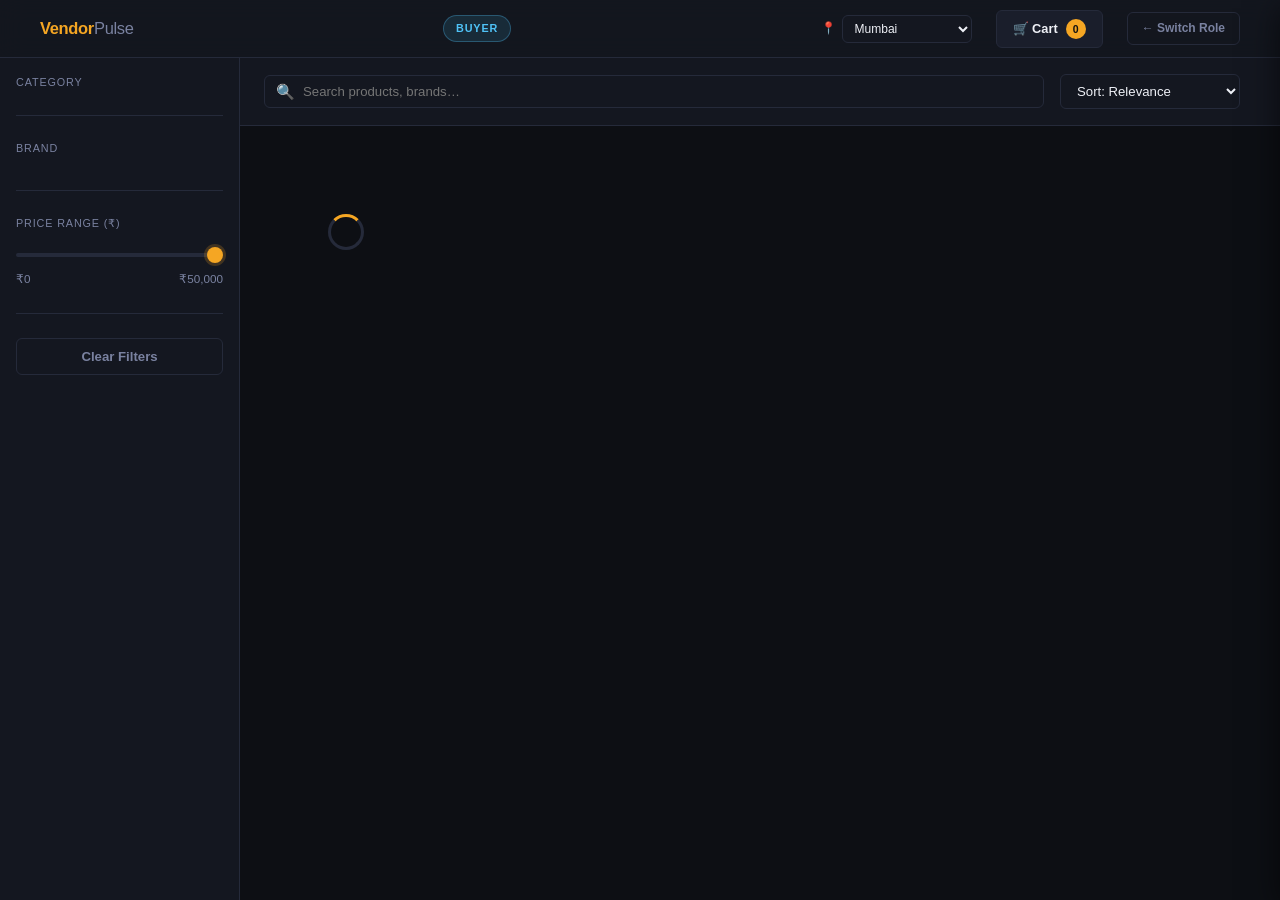
==== customer.html @ a836eacc "feat: full market analyser — vendor + customer dashboards" ====
<!DOCTYPE html>
<html lang="en">
<head>
<meta charset="UTF-8">
<meta name="viewport" content="width=device-width, initial-scale=1.0">
<meta http-equiv="Content-Security-Policy" content="default-src 'self'; style-src 'self' https://fonts.googleapis.com 'unsafe-inline'; font-src https://fonts.gstatic.com; script-src 'self' 'unsafe-inline'; img-src 'self' https://placehold.co data:;">
<title>VendorPulse — Marketplace</title>
<link rel="stylesheet" href="css/base.css">
<style>
/* ── Layout ── */
.mkt-layout { display: flex; min-height: calc(100vh - 58px); }

/* ── Filter Sidebar ── */
.filter-sidebar {
  width: 240px; flex-shrink: 0;
  background: var(--col-surface); border-right: 1px solid var(--col-border);
  padding: var(--sp-md);
  position: sticky; top: 58px; height: calc(100vh - 58px); overflow-y: auto;
}
.filter-group { margin-bottom: var(--sp-lg); }
.filter-label { font-size: .72rem; text-transform: uppercase; letter-spacing: .08em; color: var(--col-text-muted); margin-bottom: var(--sp-sm); display: block; }

.cat-btn {
  display: flex; align-items: center; gap: 10px;
  width: 100%; padding: 8px 10px; border-radius: var(--r-sm);
  border: none; background: none; cursor: pointer;
  font-family: var(--font-body); font-size: .85rem; color: var(--col-text-muted);
  transition: all .15s; text-align: left;
}
.cat-btn:hover { background: var(--col-card); color: var(--col-text); }
.cat-btn.active { background: rgba(245,166,35,.1); color: var(--col-accent); font-weight: 600; }
.cat-btn .cat-icon { font-size: 1rem; width: 20px; text-align: center; }
.cat-btn .cat-count { margin-left: auto; font-size: .72rem; color: var(--col-text-dim); }

.brand-chips { display: flex; flex-wrap: wrap; gap: 6px; }
.brand-chip {
  padding: 4px 10px; border-radius: 99px;
  border: 1px solid var(--col-border); background: none;
  font-size: .75rem; cursor: pointer; color: var(--col-text-muted);
  transition: all .15s; font-family: var(--font-body);
}
.brand-chip.active { border-color: var(--col-accent); color: var(--col-accent); background: rgba(245,166,35,.08); }

.price-range-row { display: flex; justify-content: space-between; font-size: .78rem; color: var(--col-text-muted); margin-top: 6px; }

/* ── Main area ── */
.mkt-main { flex: 1; display: flex; flex-direction: column; min-width: 0; }

/* ── Search / sort bar ── */
.search-bar {
  padding: var(--sp-md) var(--sp-lg);
  border-bottom: 1px solid var(--col-border);
  display: flex; align-items: center; gap: var(--sp-md);
  background: var(--col-surface); position: sticky; top: 58px; z-index: 10;
}
.search-bar .search-wrap {
  flex: 1; position: relative;
}
.search-bar .search-icon {
  position: absolute; left: 12px; top: 50%; transform: translateY(-50%);
  font-size: 1rem; pointer-events: none; color: var(--col-text-muted);
}
.search-bar input { padding-left: 38px; }
.sort-select { width: 180px; }
.result-count { font-size: .82rem; color: var(--col-text-muted); white-space: nowrap; }

/* ── Product grid ── */
.product-grid {
  display: grid;
  grid-template-columns: repeat(auto-fill, minmax(240px, 1fr));
  gap: var(--sp-md); padding: var(--sp-lg);
}

.product-card {
  background: var(--col-card); border: 1px solid var(--col-border);
  border-radius: var(--r-md); overflow: hidden;
  display: flex; flex-direction: column;
  transition: border-color .2s, transform .2s, box-shadow .2s;
  cursor: pointer;
}
.product-card:hover {
  border-color: var(--col-border-hi); transform: translateY(-3px); box-shadow: var(--shadow-md);
}
.product-card img {
  width: 100%; height: 160px; object-fit: cover;
  background: var(--col-surface);
}
.product-card .card-body { padding: var(--sp-md); display: flex; flex-direction: column; gap: 8px; flex: 1; }
.product-card .p-brand { font-size: .72rem; text-transform: uppercase; letter-spacing: .06em; color: var(--col-text-muted); }
.product-card .p-name { font-weight: 600; font-size: .9rem; line-height: 1.3; }
.product-card .p-price { font-family: var(--font-display); font-size: 1.2rem; font-weight: 700; color: var(--col-text); }
.product-card .p-unit { font-size: .75rem; font-weight: 400; color: var(--col-text-muted); }
.product-card .p-meta { display: flex; justify-content: space-between; align-items: center; margin-top: auto; }
.product-card .p-rating { font-size: .78rem; color: var(--col-text-muted); }
.product-card .p-rating .stars { color: var(--col-accent); }
.product-card .add-btn {
  background: var(--col-accent); color: #111; border: none; border-radius: var(--r-sm);
  padding: 6px 14px; font-weight: 700; font-size: .8rem; cursor: pointer; font-family: var(--font-body);
  transition: background .15s;
}
.product-card .add-btn:hover { background: #ffb83d; }
.product-card .moq-badge { font-size: .7rem; color: var(--col-text-dim); }

/* ── Cart drawer ── */
.cart-btn {
  position: relative; background: var(--col-card);
  border: 1px solid var(--col-border); border-radius: var(--r-sm);
  padding: 8px 16px; cursor: pointer; color: var(--col-text);
  font-family: var(--font-body); font-size: .85rem; font-weight: 600;
  display: flex; align-items: center; gap: 8px; transition: border-color .15s;
}
.cart-btn:hover { border-color: var(--col-accent); }
.cart-count {
  background: var(--col-accent); color: #111;
  border-radius: 99px; width: 20px; height: 20px;
  display: flex; align-items: center; justify-content: center;
  font-size: .7rem; font-weight: 800;
}

.cart-overlay {
  position: fixed; inset: 0; background: rgba(0,0,0,.5);
  z-index: 200; display: none;
}
.cart-overlay.open { display: block; }

.cart-drawer {
  position: fixed; top: 0; right: -420px; width: 420px; height: 100vh;
  background: var(--col-surface); border-left: 1px solid var(--col-border);
  z-index: 201; display: flex; flex-direction: column;
  transition: right .3s ease;
  box-shadow: var(--shadow-lg);
}
.cart-drawer.open { right: 0; }
.cart-head {
  padding: var(--sp-lg); border-bottom: 1px solid var(--col-border);
  display: flex; align-items: center; justify-content: space-between;
}
.cart-head h2 { font-family: var(--font-display); font-size: 1.1rem; }
.cart-close { background: none; border: none; color: var(--col-text-muted); font-size: 1.4rem; cursor: pointer; }
.cart-items { flex: 1; overflow-y: auto; padding: var(--sp-md); display: flex; flex-direction: column; gap: var(--sp-md); }
.cart-item {
  background: var(--col-card); border: 1px solid var(--col-border);
  border-radius: var(--r-sm); padding: var(--sp-md);
  display: flex; gap: var(--sp-md); align-items: flex-start;
}
.cart-item img { width: 60px; height: 60px; object-fit: cover; border-radius: var(--r-sm); }
.cart-item-info { flex: 1; }
.cart-item-name { font-weight: 600; font-size: .88rem; }
.cart-item-brand { font-size: .75rem; color: var(--col-text-muted); }
.cart-item-price { font-family: var(--font-display); font-weight: 700; margin-top: 4px; }
.qty-control { display: flex; align-items: center; gap: 8px; margin-top: 6px; }
.qty-btn { background: var(--col-border); border: none; color: var(--col-text); width: 26px; height: 26px; border-radius: 4px; cursor: pointer; font-size: 1rem; font-weight: 700; }
.qty-btn:hover { background: var(--col-accent); color: #111; }
.qty-val { font-weight: 600; min-width: 24px; text-align: center; font-size: .9rem; }
.cart-rm { background: none; border: none; color: var(--col-text-dim); cursor: pointer; font-size: 1.1rem; margin-left: auto; }
.cart-rm:hover { color: var(--col-red); }
.cart-foot { padding: var(--sp-lg); border-top: 1px solid var(--col-border); }
.cart-total-row { display: flex; justify-content: space-between; margin-bottom: var(--sp-md); }
.cart-total-label { color: var(--col-text-muted); font-size: .88rem; }
.cart-total-val { font-family: var(--font-display); font-weight: 700; font-size: 1.3rem; }
.cart-empty { text-align: center; color: var(--col-text-muted); padding: var(--sp-xl) var(--sp-md); }

/* ── Product detail modal ── */
.modal-overlay {
  position: fixed; inset: 0; background: rgba(0,0,0,.7);
  z-index: 300; display: none; align-items: center; justify-content: center;
  padding: var(--sp-lg);
}
.modal-overlay.open { display: flex; }
.modal {
  background: var(--col-surface); border: 1px solid var(--col-border);
  border-radius: var(--r-lg); max-width: 760px; width: 100%;
  max-height: 90vh; overflow-y: auto;
  display: flex; flex-direction: column;
  animation: fadeUp .3s ease;
}
.modal-head { padding: var(--sp-lg); border-bottom: 1px solid var(--col-border); display: flex; justify-content: space-between; align-items: flex-start; }
.modal-body { padding: var(--sp-lg); display: grid; grid-template-columns: 1fr 1fr; gap: var(--sp-xl); }
.modal-img { width: 100%; height: 220px; object-fit: cover; border-radius: var(--r-md); }
.spec-row { display: flex; justify-content: space-between; padding: 8px 0; border-bottom: 1px solid var(--col-border); font-size: .85rem; }
.spec-key { color: var(--col-text-muted); }
.spec-val { font-weight: 500; }
.vendor-price-list { display: flex; flex-direction: column; gap: 8px; margin-top: var(--sp-md); }
.vp-row { display: flex; justify-content: space-between; align-items: center; padding: 8px 12px; border-radius: var(--r-sm); background: var(--col-card); font-size: .85rem; }
.vp-name { color: var(--col-text-muted); }
.vp-price { font-weight: 700; }
.vp-lowest { border: 1px solid rgba(46,204,143,.3); }

/* ── City pill in topbar ── */
.city-pill { font-size:.8rem; color: var(--col-text-muted); display: flex; align-items: center; gap: 6px; }
.city-pill select { width: 130px; padding: 5px 8px; font-size: .8rem; }

/* ── Empty state ── */
.empty-state { grid-column: 1/-1; text-align: center; padding: var(--sp-2xl); color: var(--col-text-muted); }
.empty-state .empty-icon { font-size: 3rem; margin-bottom: var(--sp-md); }
</style>
</head>
<body>

<nav class="topbar">
  <a href="index.html" class="topbar-logo">Vendor<span>Pulse</span></a>
  <span class="role-badge" style="background:rgba(79,195,247,.12);color:var(--col-accent3);border-color:rgba(79,195,247,.3)">Buyer</span>
  <div class="city-pill" style="margin-left:auto">
    📍
    <select id="city-sel-cust" onchange="onCityChange(this.value)">
      <option value="Mumbai">Mumbai</option>
      <option value="Delhi">Delhi</option>
      <option value="Bangalore">Bangalore</option>
      <option value="Chennai">Chennai</option>
      <option value="Hyderabad">Hyderabad</option>
      <option value="Ahmedabad">Ahmedabad</option>
      <option value="Pune">Pune</option>
      <option value="Kolkata">Kolkata</option>
    </select>
  </div>
  <button class="cart-btn" onclick="openCart()">
    🛒 Cart <span class="cart-count" id="cart-count">0</span>
  </button>
  <a href="index.html" class="btn btn-ghost" style="font-size:.8rem;padding:6px 14px" onclick="Auth.clearRole()">← Switch Role</a>
</nav>

<div class="mkt-layout">

  <!-- Filter sidebar -->
  <aside class="filter-sidebar">
    <div class="filter-group">
      <span class="filter-label">Category</span>
      <div id="cat-list"></div>
    </div>
    <div class="divider"></div>
    <div class="filter-group">
      <span class="filter-label">Brand</span>
      <div class="brand-chips" id="brand-chips"></div>
    </div>
    <div class="divider"></div>
    <div class="filter-group">
      <span class="filter-label">Price Range (₹)</span>
      <input type="range" id="price-range" min="0" max="50000" value="50000" oninput="onPriceRange(this.value)">
      <div class="price-range-row">
        <span>₹0</span>
        <span id="price-range-val">₹50,000</span>
      </div>
    </div>
    <div class="divider"></div>
    <button class="btn btn-ghost" style="width:100%;margin-top:auto" onclick="clearFilters()">Clear Filters</button>
  </aside>

  <!-- Main marketplace -->
  <div class="mkt-main">
    <!-- Search / sort bar -->
    <div class="search-bar">
      <div class="search-wrap">
        <span class="search-icon">🔍</span>
        <input type="search" id="search-input" placeholder="Search products, brands…" oninput="renderGrid()">
      </div>
      <select class="sort-select" id="sort-sel" onchange="renderGrid()">
        <option value="">Sort: Relevance</option>
        <option value="price_asc">Price: Low to High</option>
        <option value="price_desc">Price: High to Low</option>
        <option value="rating">Top Rated</option>
        <option value="reviews">Most Reviewed</option>
      </select>
      <span class="result-count" id="result-count"></span>
    </div>

    <!-- Product grid -->
    <div class="product-grid" id="product-grid">
      <div class="empty-state"><div class="spinner"></div></div>
    </div>
  </div>
</div>

<!-- Cart overlay + drawer -->
<div class="cart-overlay" id="cart-overlay" onclick="closeCart()"></div>
<div class="cart-drawer" id="cart-drawer">
  <div class="cart-head">
    <h2>My Cart</h2>
    <button class="cart-close" onclick="closeCart()">✕</button>
  </div>
  <div class="cart-items" id="cart-items"></div>
  <div class="cart-foot">
    <div class="cart-total-row">
      <span class="cart-total-label">Total</span>
      <span class="cart-total-val" id="cart-total">₹0</span>
    </div>
    <button class="btn btn-primary" style="width:100%" onclick="checkout()">Request Quote →</button>
  </div>
</div>

<!-- Product detail modal -->
<div class="modal-overlay" id="modal-overlay" onclick="closeModal(event)">
  <div class="modal" id="modal-content"></div>
</div>

<div id="toast-container"></div>

<script src="js/auth.js"></script>
<script src="js/pricing.js"></script>
<script src="js/data.js"></script>
<script>
if (!Auth.requireRole('customer')) { /* redirected */ }

let _cityMul = {};
let _vendors  = [];
let _currentCity = Auth.getCity();
let _filters = { category: '', brands: new Set(), maxPrice: 50000, search: '', sort: '' };
let _cart    = [];  // { product, qty, unitPrice }

// ── Init ──
document.addEventListener('DOMContentLoaded', async () => {
  document.getElementById('city-sel-cust').value = _currentCity;

  const { products, trends } = await DataStore.init();
  _cityMul = DataStore.getCityMultipliers();
  _vendors  = DataStore.getVendors();

  buildCategoryList();
  buildBrandChips();
  updatePriceRange();
  renderGrid();
});

function onCityChange(city) {
  _currentCity = city;
  Auth.setCity(city);
  renderGrid();
  renderCart();
}

// ── Category list ──
function buildCategoryList() {
  const cats = DataStore.getCategories();
  const all  = DataStore.getProducts();
  const el   = document.getElementById('cat-list');

  el.innerHTML = `<button class="cat-btn active" onclick="selectCat('',this)">
    <span class="cat-icon">🏪</span> All Products
    <span class="cat-count">${all.length}</span>
  </button>`;

  cats.forEach(c => {
    const count = DataStore.getProducts({ category: c.id }).length;
    el.insertAdjacentHTML('beforeend', `
      <button class="cat-btn" onclick="selectCat('${esc(c.id)}',this)">
        <span class="cat-icon">${esc(c.icon)}</span> ${esc(c.label)}
        <span class="cat-count">${count}</span>
      </button>`);
  });
}

function selectCat(id, btn) {
  document.querySelectorAll('.cat-btn').forEach(b => b.classList.remove('active'));
  btn.classList.add('active');
  _filters.category = id;
  buildBrandChips();
  renderGrid();
}

// ── Brand chips ──
function buildBrandChips() {
  const brands = DataStore.getBrands(_filters.category || null);
  const el = document.getElementById('brand-chips');
  el.innerHTML = brands.map(b => `
    <button class="brand-chip${_filters.brands.has(b)?' active':''}" onclick="toggleBrand('${esc(b)}',this)">${esc(b)}</button>
  `).join('');
}

function toggleBrand(brand, btn) {
  if (_filters.brands.has(brand)) { _filters.brands.delete(brand); btn.classList.remove('active'); }
  else { _filters.brands.add(brand); btn.classList.add('active'); }
  renderGrid();
}

// ── Price range ──
function updatePriceRange() {
  const range = DataStore.getPriceRange(_filters.category || null);
  const el = document.getElementById('price-range');
  el.max   = range.max;
  el.value = range.max;
  _filters.maxPrice = range.max;
  document.getElementById('price-range-val').textContent = Pricing.formatINR(range.max);
}

function onPriceRange(val) {
  _filters.maxPrice = parseInt(val);
  document.getElementById('price-range-val').textContent = Pricing.formatINR(_filters.maxPrice);
  renderGrid();
}

// ── Filters ──
function clearFilters() {
  _filters = { category: '', brands: new Set(), maxPrice: 50000, search: '', sort: '' };
  document.getElementById('search-input').value = '';
  document.getElementById('sort-sel').value = '';
  document.querySelectorAll('.cat-btn').forEach((b,i) => { if(i===0) b.classList.add('active'); else b.classList.remove('active'); });
  buildBrandChips();
  updatePriceRange();
  renderGrid();
}

// ── Product grid ──
function renderGrid() {
  _filters.search = document.getElementById('search-input').value;
  _filters.sort   = document.getElementById('sort-sel').value;

  let products = DataStore.getProducts({
    category: _filters.category || undefined,
    search:   _filters.search || undefined,
    maxPrice: _filters.maxPrice,
    sort:     _filters.sort || undefined
  });

  if (_filters.brands.size) products = products.filter(p => _filters.brands.has(p.brand));

  document.getElementById('result-count').textContent = `${products.length} product${products.length!==1?'s':''}`;

  const grid = document.getElementById('product-grid');
  if (!products.length) {
    grid.innerHTML = `<div class="empty-state"><div class="empty-icon">🔍</div><p>No products match your filters.</p></div>`;
    return;
  }

  grid.innerHTML = products.map(p => {
    const rawPrice  = Pricing.getVendorPrice(p.basePrice, p.id, 'V001');
    const cityPrice = Pricing.applyCityMultiplier(rawPrice, _currentCity, _cityMul);
    const stars     = '★'.repeat(Math.round(p.rating)) + '☆'.repeat(5 - Math.round(p.rating));
    const inCart    = _cart.find(c => c.product.id === p.id);
    return `<div class="product-card anim-fadeup" onclick="openModal('${esc(p.id)}')">
      <img src="${esc(p.image)}" alt="${esc(p.name)}" loading="lazy">
      <div class="card-body">
        <div class="p-brand">${esc(p.brand)}</div>
        <div class="p-name">${esc(p.name)}</div>
        <div>
          <span class="p-price">${Pricing.formatINR(cityPrice)}</span>
          <span class="p-unit"> /${esc(p.unit)}</span>
        </div>
        <div class="p-meta">
          <div>
            <div class="p-rating"><span class="stars">${stars}</span> ${p.rating} (${p.reviews.toLocaleString('en-IN')})</div>
            <div class="moq-badge">Min. ${p.minOrderQty} ${esc(p.unit)}</div>
          </div>
          <button class="add-btn" onclick="event.stopPropagation();addToCart('${esc(p.id)}')">${inCart ? '✓ Added' : '+ Cart'}</button>
        </div>
      </div>
    </div>`;
  }).join('');
}

// ── Cart ──
function addToCart(productId) {
  const p = DataStore.getProduct(productId);
  if (!p) return;
  const rawPrice  = Pricing.getVendorPrice(p.basePrice, p.id, 'V001');
  const cityPrice = Pricing.applyCityMultiplier(rawPrice, _currentCity, _cityMul);

  const existing = _cart.find(c => c.product.id === productId);
  if (existing) {
    existing.qty += p.minOrderQty;
  } else {
    _cart.push({ product: p, qty: p.minOrderQty, unitPrice: cityPrice });
  }
  updateCartCount();
  renderGrid();
  toast(`${p.name} added to cart`, 'success');
}

function removeFromCart(productId) {
  _cart = _cart.filter(c => c.product.id !== productId);
  updateCartCount();
  renderCart();
  renderGrid();
}

function setQty(productId, delta) {
  const item = _cart.find(c => c.product.id === productId);
  if (!item) return;
  item.qty = Math.max(item.product.minOrderQty, item.qty + delta * item.product.minOrderQty);
  renderCart();
}

function updateCartCount() {
  document.getElementById('cart-count').textContent = _cart.length;
}

function openCart() {
  document.getElementById('cart-overlay').classList.add('open');
  document.getElementById('cart-drawer').classList.add('open');
  renderCart();
}

function closeCart() {
  document.getElementById('cart-overlay').classList.remove('open');
  document.getElementById('cart-drawer').classList.remove('open');
}

function renderCart() {
  const el = document.getElementById('cart-items');
  if (!_cart.length) {
    el.innerHTML = `<div class="cart-empty">🛒<br><br>Your cart is empty.<br>Browse products and add them here.</div>`;
    document.getElementById('cart-total').textContent = '₹0';
    return;
  }
  el.innerHTML = _cart.map(c => `
    <div class="cart-item">
      <img src="${esc(c.product.image)}" alt="${esc(c.product.name)}">
      <div class="cart-item-info">
        <div class="cart-item-name">${esc(c.product.name)}</div>
        <div class="cart-item-brand">${esc(c.product.brand)}</div>
        <div class="cart-item-price">${Pricing.formatINR(c.unitPrice * c.qty)}</div>
        <div class="qty-control">
          <button class="qty-btn" onclick="setQty('${esc(c.product.id)}',-1)">−</button>
          <span class="qty-val">${c.qty}</span>
          <button class="qty-btn" onclick="setQty('${esc(c.product.id)}',1)">+</button>
          <span style="font-size:.75rem;color:var(--col-text-muted)">${esc(c.product.unit)}</span>
        </div>
      </div>
      <button class="cart-rm" onclick="removeFromCart('${esc(c.product.id)}')">✕</button>
    </div>`).join('');
  const total = _cart.reduce((s, c) => s + c.unitPrice * c.qty, 0);
  document.getElementById('cart-total').textContent = Pricing.formatINR(total);
}

function checkout() {
  if (!_cart.length) { toast('Cart is empty', 'error'); return; }
  toast('Quote request submitted! Vendors will contact you within 24 hrs.', 'success', 4000);
  _cart = [];
  updateCartCount();
  renderCart();
  closeCart();
  renderGrid();
}

// ── Product modal ──
function openModal(productId) {
  const p = DataStore.getProduct(productId);
  if (!p) return;
  const rawPrice  = Pricing.getVendorPrice(p.basePrice, p.id, 'V001');
  const cityPrice = Pricing.applyCityMultiplier(rawPrice, _currentCity, _cityMul);
  const allPrices = Pricing.getAllVendorPrices(p.basePrice, p.id, _vendors);
  const stars     = '★'.repeat(Math.round(p.rating)) + '☆'.repeat(5 - Math.round(p.rating));

  const specsHTML = Object.entries(p.specs).map(([k,v]) =>
    `<div class="spec-row"><span class="spec-key">${esc(k)}</span><span class="spec-val">${esc(String(v))}</span></div>`
  ).join('');

  const vendorPricesHTML = allPrices.map((r, i) =>
    `<div class="vp-row ${i===0?'vp-lowest':''}">
      <div>
        <span class="vp-name">${esc(r.vendor_name)}</span>
        <span class="badge ${r.verified?'badge-green':'badge-amber'}" style="margin-left:6px">${r.verified?'✓ Verified':'Unverified'}</span>
      </div>
      <span class="vp-price">${Pricing.formatINR(Pricing.applyCityMultiplier(r.price, _currentCity, _cityMul))}</span>
    </div>`
  ).join('');

  document.getElementById('modal-content').innerHTML = `
    <div class="modal-head">
      <div>
        <div style="font-size:.75rem;text-transform:uppercase;letter-spacing:.06em;color:var(--col-text-muted);margin-bottom:4px">${esc(p.brand)} · ${esc(p.subcategory)}</div>
        <h2 style="font-family:var(--font-display);font-size:1.3rem">${esc(p.name)}</h2>
        <div style="margin-top:6px"><span class="stars">${stars}</span> <span style="color:var(--col-text-muted);font-size:.85rem">${p.rating} · ${p.reviews.toLocaleString('en-IN')} reviews</span></div>
      </div>
      <button style="background:none;border:none;color:var(--col-text-muted);font-size:1.5rem;cursor:pointer;padding:4px" onclick="closeModal()">✕</button>
    </div>
    <div class="modal-body">
      <div>
        <img class="modal-img" src="${esc(p.image)}" alt="${esc(p.name)}">
        <div style="margin-top:var(--sp-md)">
          <div style="font-size:.78rem;color:var(--col-text-muted);text-transform:uppercase;letter-spacing:.06em;margin-bottom:8px">Specifications</div>
          ${specsHTML}
        </div>
      </div>
      <div>
        <div style="font-size:.82rem;color:var(--col-text-muted);margin-bottom:4px">Best price in ${esc(_currentCity)}</div>
        <div style="font-family:var(--font-display);font-size:2rem;font-weight:700;margin-bottom:4px">${Pricing.formatINR(cityPrice)}</div>
        <div style="font-size:.82rem;color:var(--col-text-muted);margin-bottom:var(--sp-md)">per ${esc(p.unit)} · Min. order ${p.minOrderQty} ${esc(p.unit)}</div>
        <p style="font-size:.85rem;color:var(--col-text-muted);margin-bottom:var(--sp-lg)">${esc(p.description)}</p>
        <button class="btn btn-primary" style="width:100%;margin-bottom:8px" onclick="addToCart('${esc(p.id)}');closeModal()">Add to Cart</button>
        <div style="font-size:.78rem;text-transform:uppercase;letter-spacing:.06em;color:var(--col-text-muted);margin-top:var(--sp-lg);margin-bottom:8px">All Vendor Prices</div>
        <div class="vendor-price-list">${vendorPricesHTML}</div>
      </div>
    </div>`;

  document.getElementById('modal-overlay').classList.add('open');
}

function closeModal(e) {
  if (e && e.target !== document.getElementById('modal-overlay')) return;
  document.getElementById('modal-overlay').classList.remove('open');
}
</script>
</body>
</html>
---- css/base.css ----
/* ═══════════════════════════════════════════════════
   BASE.CSS — shared tokens, reset, typography
   VendorPulse · Indian Interior Market Analyser
   ═══════════════════════════════════════════════════ */

@import url('https://fonts.googleapis.com/css2?family=Syne:wght@400;600;700;800&family=DM+Sans:ital,opsz,wght@0,9..40,300;0,9..40,400;0,9..40,500;0,9..40,600;1,9..40,300&display=swap');

:root {
  /* Palette */
  --col-bg:        #0d0f14;
  --col-surface:   #141720;
  --col-card:      #1a1e2b;
  --col-border:    #252a3a;
  --col-border-hi: #3a4060;

  --col-accent:    #f5a623;
  --col-accent2:   #e84393;
  --col-accent3:   #4fc3f7;
  --col-green:     #2ecc8f;
  --col-red:       #e74c5e;

  --col-text:      #eef0f6;
  --col-text-muted:#7a82a0;
  --col-text-dim:  #4a5070;

  /* Typography */
  --font-display: 'Syne', sans-serif;
  --font-body:    'DM Sans', sans-serif;

  /* Spacing */
  --sp-xs: 4px;
  --sp-sm: 8px;
  --sp-md: 16px;
  --sp-lg: 24px;
  --sp-xl: 40px;
  --sp-2xl: 64px;

  /* Radii */
  --r-sm: 6px;
  --r-md: 12px;
  --r-lg: 20px;

  /* Shadows */
  --shadow-sm: 0 1px 3px rgba(0,0,0,.4);
  --shadow-md: 0 4px 16px rgba(0,0,0,.5);
  --shadow-lg: 0 8px 32px rgba(0,0,0,.6);
  --glow-accent: 0 0 20px rgba(245,166,35,.15);
}

*, *::before, *::after { box-sizing: border-box; margin: 0; padding: 0; }

html { font-size: 15px; scroll-behavior: smooth; }

body {
  font-family: var(--font-body);
  background: var(--col-bg);
  color: var(--col-text);
  min-height: 100vh;
  -webkit-font-smoothing: antialiased;
  line-height: 1.6;
}

a { color: var(--col-accent); text-decoration: none; }
a:hover { opacity: .8; }

img { display: block; max-width: 100%; }

/* ── Scrollbar ── */
::-webkit-scrollbar { width: 6px; height: 6px; }
::-webkit-scrollbar-track { background: var(--col-surface); }
::-webkit-scrollbar-thumb { background: var(--col-border-hi); border-radius: 99px; }

/* ── Utility ── */
.badge {
  display: inline-flex; align-items: center; gap: 4px;
  padding: 2px 10px; border-radius: 99px;
  font-size: .72rem; font-weight: 600; letter-spacing: .04em; text-transform: uppercase;
}
.badge-green { background: rgba(46,204,143,.15); color: var(--col-green); }
.badge-red   { background: rgba(231,76,94,.15);  color: var(--col-red); }
.badge-amber { background: rgba(245,166,35,.15); color: var(--col-accent); }
.badge-blue  { background: rgba(79,195,247,.15); color: var(--col-accent3); }

.tag {
  display: inline-block; padding: 2px 8px;
  border: 1px solid var(--col-border); border-radius: var(--r-sm);
  font-size: .72rem; color: var(--col-text-muted);
}

.btn {
  display: inline-flex; align-items: center; justify-content: center; gap: var(--sp-sm);
  padding: 10px 20px; border-radius: var(--r-sm); border: none; cursor: pointer;
  font-family: var(--font-body); font-weight: 600; font-size: .88rem;
  transition: all .18s ease; white-space: nowrap;
}
.btn-primary {
  background: var(--col-accent); color: #111;
}
.btn-primary:hover { background: #ffb83d; box-shadow: var(--glow-accent); }

.btn-ghost {
  background: transparent; color: var(--col-text-muted);
  border: 1px solid var(--col-border);
}
.btn-ghost:hover { border-color: var(--col-border-hi); color: var(--col-text); }

.btn-danger {
  background: rgba(231,76,94,.1); color: var(--col-red);
  border: 1px solid rgba(231,76,94,.3);
}
.btn-danger:hover { background: rgba(231,76,94,.2); }

/* ── Card ── */
.card {
  background: var(--col-card); border: 1px solid var(--col-border);
  border-radius: var(--r-md); overflow: hidden;
}
.card-pad { padding: var(--sp-lg); }

/* ── Stat tile ── */
.stat-tile {
  background: var(--col-card); border: 1px solid var(--col-border);
  border-radius: var(--r-md); padding: var(--sp-lg);
  display: flex; flex-direction: column; gap: var(--sp-sm);
  transition: border-color .2s;
}
.stat-tile:hover { border-color: var(--col-border-hi); }
.stat-tile .label { font-size: .78rem; color: var(--col-text-muted); text-transform: uppercase; letter-spacing: .06em; }
.stat-tile .value { font-family: var(--font-display); font-size: 1.9rem; font-weight: 700; }
.stat-tile .delta { font-size: .8rem; display: flex; align-items: center; gap: 4px; }
.stat-tile .delta.up   { color: var(--col-green); }
.stat-tile .delta.down { color: var(--col-red); }

/* ── Section header ── */
.section-head {
  display: flex; align-items: center; justify-content: space-between;
  margin-bottom: var(--sp-lg);
}
.section-head h2 {
  font-family: var(--font-display); font-size: 1.15rem; font-weight: 700;
}

/* ── Topbar / nav shared ── */
.topbar {
  height: 58px; display: flex; align-items: center;
  padding: 0 var(--sp-xl);
  background: rgba(20,23,32,.92);
  backdrop-filter: blur(12px);
  border-bottom: 1px solid var(--col-border);
  position: sticky; top: 0; z-index: 100;
  gap: var(--sp-lg);
}
.topbar-logo {
  font-family: var(--font-display); font-size: 1.1rem; font-weight: 800;
  color: var(--col-accent); letter-spacing: -.02em; margin-right: auto;
  text-decoration: none;
}
.topbar-logo span { color: var(--col-text-muted); font-weight: 400; }

.role-badge {
  font-size: .72rem; font-weight: 700; letter-spacing: .08em; text-transform: uppercase;
  padding: 4px 12px; border-radius: 99px;
  background: rgba(245,166,35,.12); color: var(--col-accent);
  border: 1px solid rgba(245,166,35,.3);
}

/* ── Loading ── */
.loader {
  display: flex; flex-direction: column; align-items: center; justify-content: center;
  height: 200px; gap: var(--sp-md); color: var(--col-text-muted);
}
.spinner {
  width: 36px; height: 36px; border: 3px solid var(--col-border);
  border-top-color: var(--col-accent); border-radius: 50%;
  animation: spin .7s linear infinite;
}
@keyframes spin { to { transform: rotate(360deg); } }

/* ── Animations ── */
@keyframes fadeUp {
  from { opacity: 0; transform: translateY(12px); }
  to   { opacity: 1; transform: translateY(0); }
}
.anim-fadeup { animation: fadeUp .35s ease both; }

/* ── Rating stars ── */
.stars { color: var(--col-accent); font-size: .85rem; letter-spacing: 1px; }

/* ── Price display ── */
.price-main { font-family: var(--font-display); font-weight: 700; color: var(--col-text); }
.price-sub  { font-size: .78rem; color: var(--col-text-muted); }

/* ── Range input ── */
input[type=range] {
  -webkit-appearance: none; width: 100%; height: 4px;
  background: var(--col-border); border-radius: 99px; cursor: pointer;
}
input[type=range]::-webkit-slider-thumb {
  -webkit-appearance: none; width: 16px; height: 16px;
  background: var(--col-accent); border-radius: 50%;
  box-shadow: 0 0 0 3px rgba(245,166,35,.2);
}

/* ── Select / input ── */
select, input[type=text], input[type=search], input[type=number], input[type=password], input[type=email] {
  background: var(--col-surface); border: 1px solid var(--col-border);
  color: var(--col-text); border-radius: var(--r-sm);
  padding: 8px 12px; font-family: var(--font-body); font-size: .88rem;
  outline: none; width: 100%;
  transition: border-color .15s;
}
select:focus, input:focus {
  border-color: var(--col-accent);
  box-shadow: 0 0 0 3px rgba(245,166,35,.1);
}

/* ── Divider ── */
.divider { height: 1px; background: var(--col-border); margin: var(--sp-lg) 0; }

/* ── Toast ── */
#toast-container {
  position: fixed; bottom: 24px; right: 24px; z-index: 999;
  display: flex; flex-direction: column; gap: 8px;
}
.toast {
  padding: 12px 18px; border-radius: var(--r-sm);
  background: var(--col-card); border: 1px solid var(--col-border);
  font-size: .85rem; color: var(--col-text);
  box-shadow: var(--shadow-lg);
  animation: fadeUp .25s ease both;
}
.toast.success { border-left: 3px solid var(--col-green); }
.toast.error   { border-left: 3px solid var(--col-red); }
.toast.info    { border-left: 3px solid var(--col-accent); }
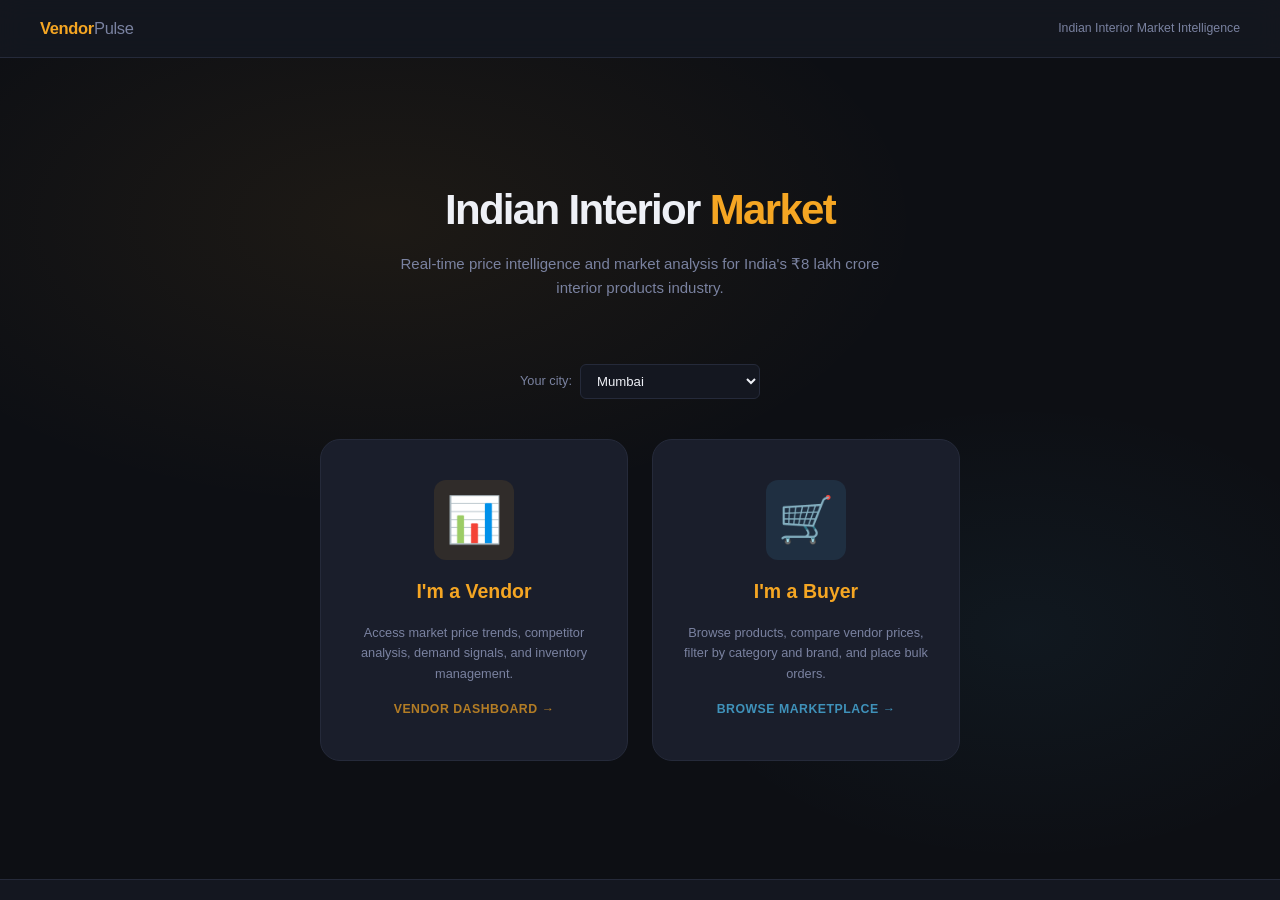
==== commit 4eff222b: "fixed graphs and tables" ====
--- a/customer.html
+++ b/customer.html
@@ -3,7 +3,8 @@
 <head>
 <meta charset="UTF-8">
 <meta name="viewport" content="width=device-width, initial-scale=1.0">
-<meta http-equiv="Content-Security-Policy" content="default-src 'self'; style-src 'self' https://fonts.googleapis.com 'unsafe-inline'; font-src https://fonts.gstatic.com; script-src 'self' 'unsafe-inline'; img-src 'self' https://placehold.co data:;">
+<meta http-equiv="Content-Security-Policy" content="default-src 'self'; style-src 'self' https://fonts.googleapis.com 'unsafe-inline'; font-src https://fonts.gstatic.com; script-src 'self' 'unsafe-inline'; img-src 'self' https://placehold.co https://*.placehold.co data: blob:; connect-src 'self';">
+
 <title>VendorPulse — Marketplace</title>
 <link rel="stylesheet" href="css/base.css">
 <style>
@@ -310,14 +311,25 @@
 document.addEventListener('DOMContentLoaded', async () => {
   document.getElementById('city-sel-cust').value = _currentCity;
 
-  const { products, trends } = await DataStore.init();
-  _cityMul = DataStore.getCityMultipliers();
-  _vendors  = DataStore.getVendors();
-
-  buildCategoryList();
-  buildBrandChips();
-  updatePriceRange();
-  renderGrid();
+  try {
+    await DataStore.init();
+    _cityMul = DataStore.getCityMultipliers();
+    _vendors  = DataStore.getVendors();
+
+    buildCategoryList();
+    buildBrandChips();
+    updatePriceRange();
+    renderGrid();
+  } catch(e) {
+    console.error('[VendorPulse] Customer init failed:', e);
+    const grid = document.getElementById('product-grid');
+    if (grid) grid.innerHTML = `<div class="empty-state">
+      <div class="empty-icon">⚠️</div>
+      <p style="color:#e74c5e;font-weight:600">Data load failed</p>
+      <p style="font-size:.82rem;margin-top:8px">${e.message || e}</p>
+      <p style="font-size:.75rem;color:var(--col-text-dim);margin-top:8px">Serve via HTTP: <code>python3 -m http.server 8000</code></p>
+    </div>`;
+  }
 });
 
 function onCityChange(city) {
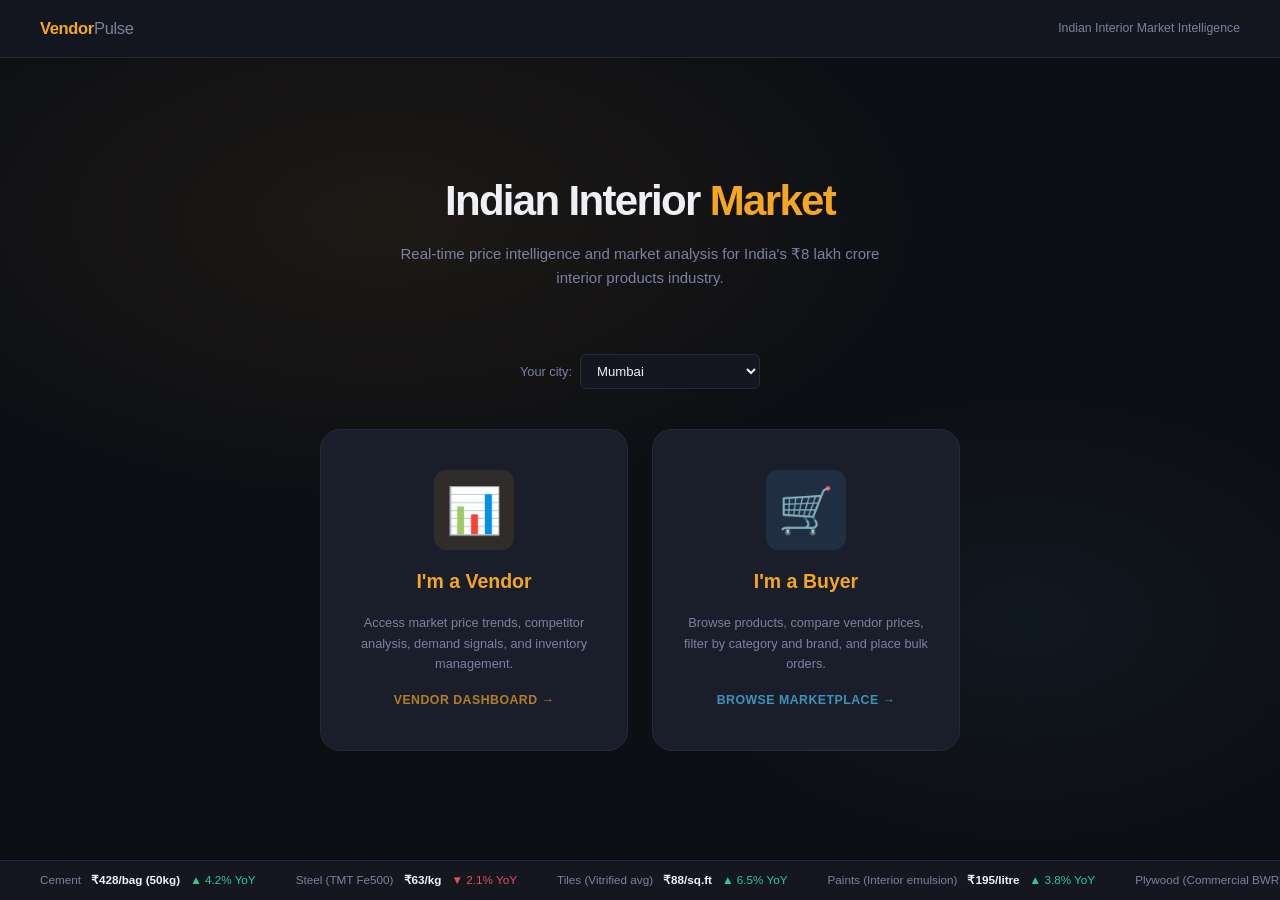
==== commit 937bf30c: "Update customer.html" ====
--- a/customer.html
+++ b/customer.html
@@ -1,6 +1,6 @@
 <!DOCTYPE html>
 <html lang="en">
-<head>
+<head> 
 <meta charset="UTF-8">
 <meta name="viewport" content="width=device-width, initial-scale=1.0">
 <meta http-equiv="Content-Security-Policy" content="default-src 'self'; style-src 'self' https://fonts.googleapis.com 'unsafe-inline'; font-src https://fonts.gstatic.com; script-src 'self' 'unsafe-inline'; img-src 'self' https://placehold.co https://*.placehold.co data: blob:; connect-src 'self';">
